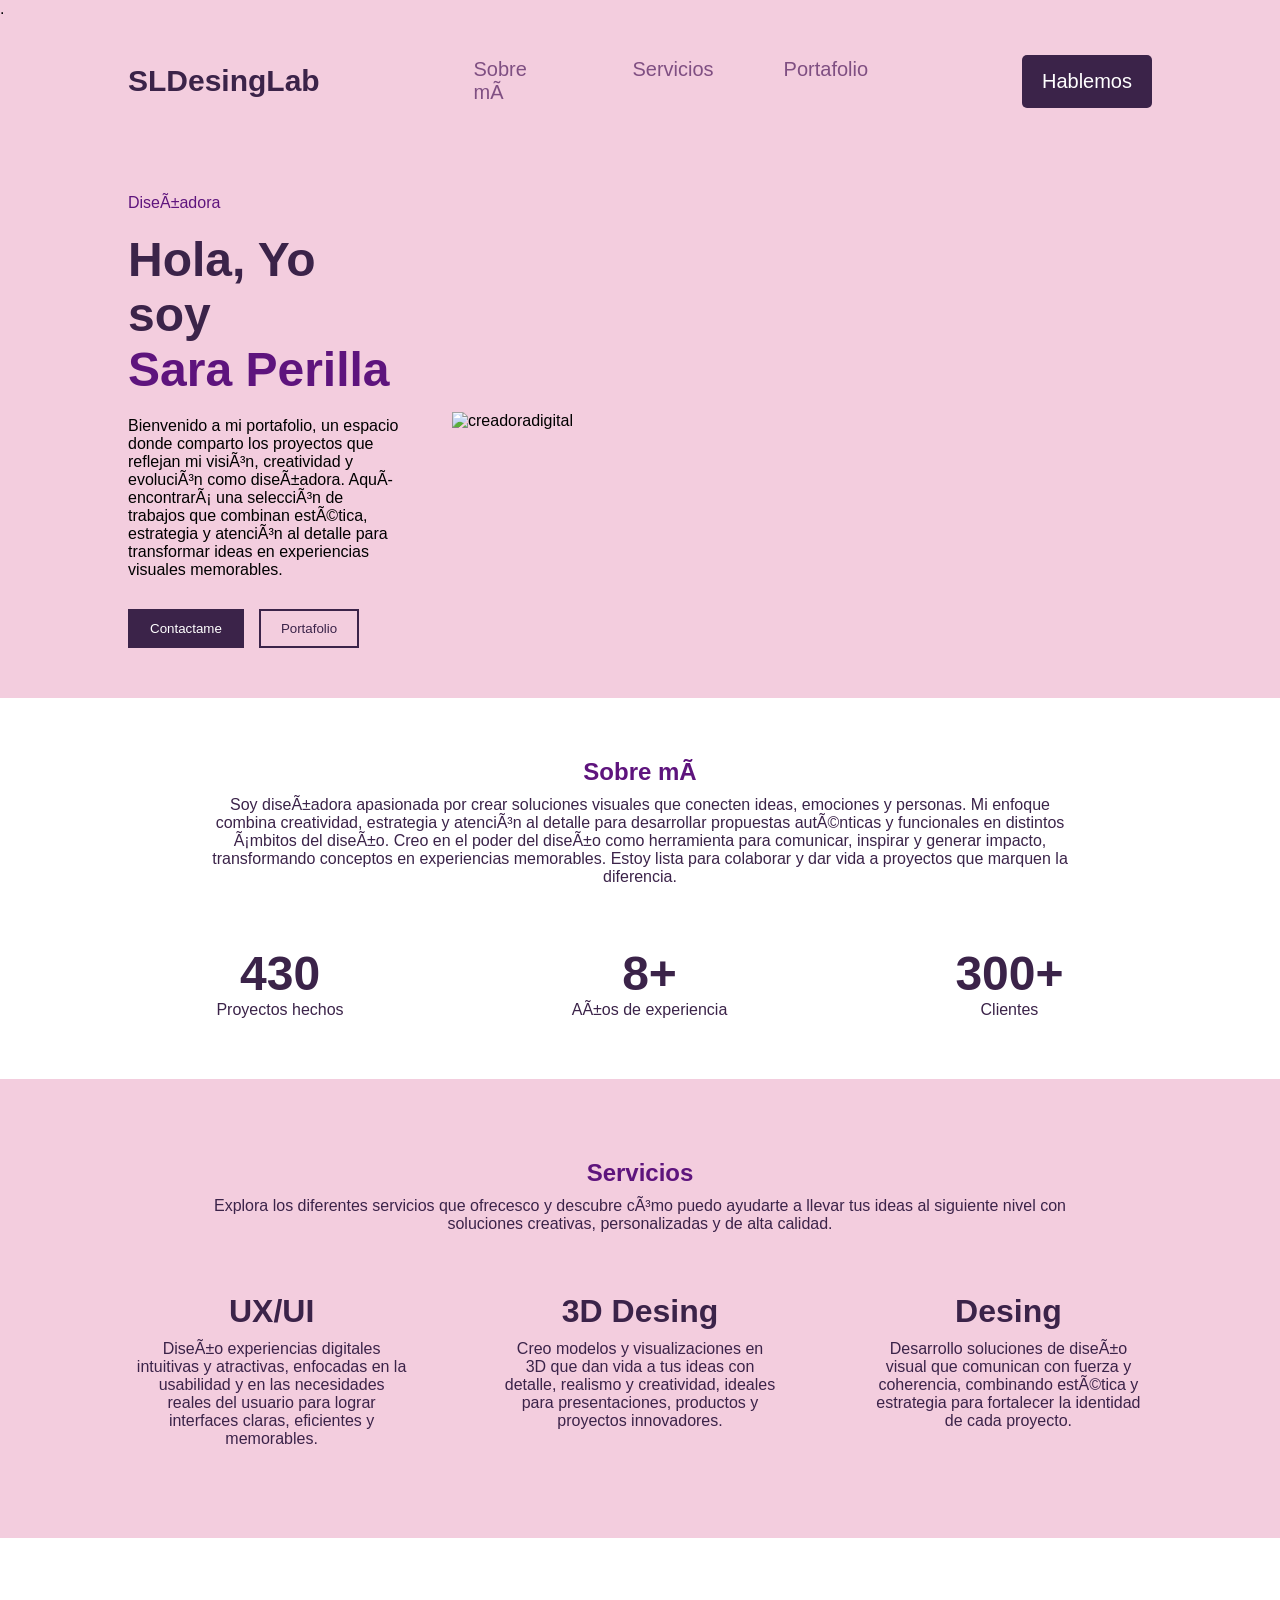
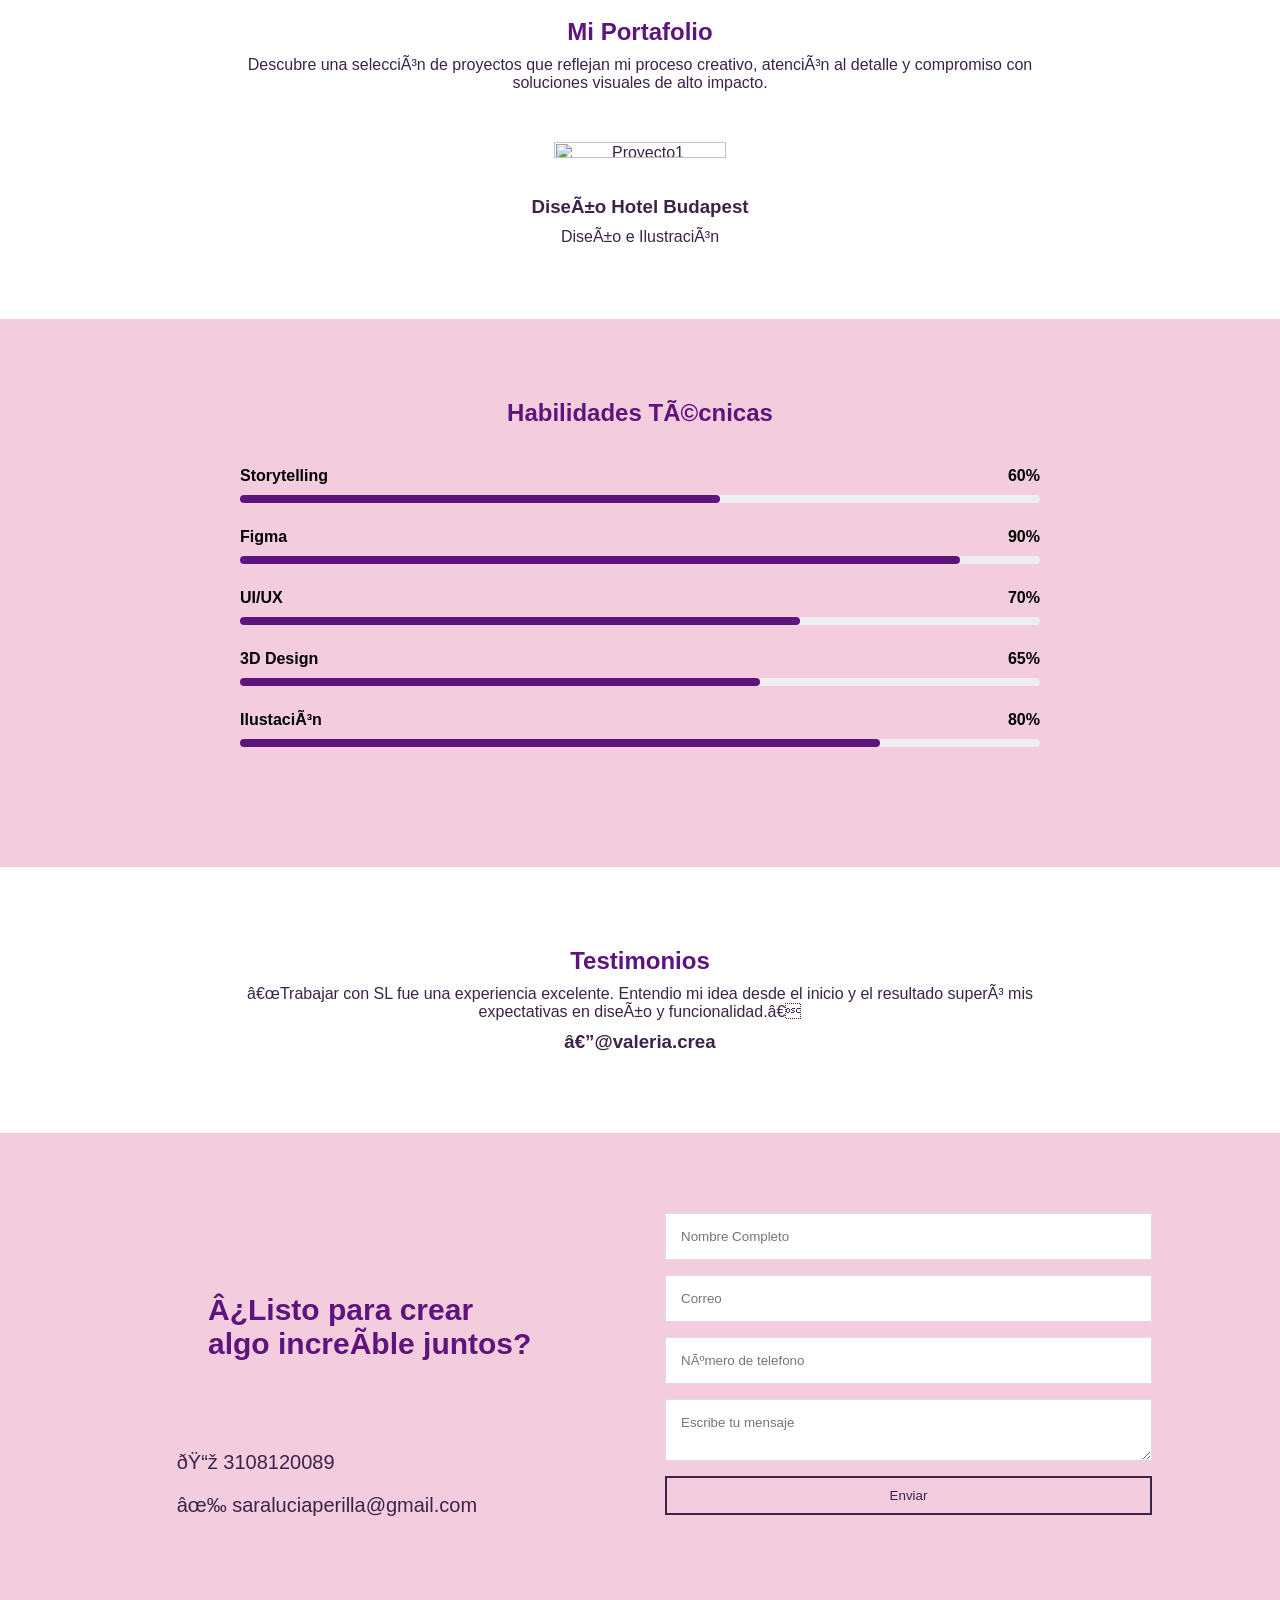
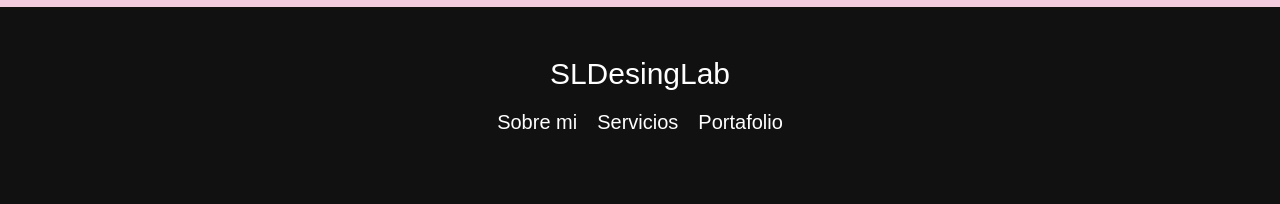
==== index.html @ e7bffd58 "index modificaciones" ====
.<!DOCTYPE HTML>
<html>
 <head>
   <meta charset="UFT-8">
   <meta name="viewport" content="width=device-width,initial-scale=1.0">
   <title>Sara Portfolio</title>
   <link rel="stylesheet" href="styles/index.css">
</head>  
<body>
   <header class="header">
    <h2 class="nombre">SLDesingLab</h2>
    <nav class="nav">
      <a href="#About me">Sobre mí</a>
      <a href="#services">Servicios</a>
      <a href="#portfolio">Portafolio</a>
    </nav>
    <button class="btn-nombre">Hablemos</button>
  </header>

  <section class="hero">
    <div class="hero-content">
      <span class="hero-label">Diseñadora</span>
      <h1> Hola, Yo soy<br><span class="name">Sara Perilla</span></h1>
      <p class="descripción">Bienvenido a mi portafolio, un espacio donde comparto los proyectos que reflejan mi visión, creatividad y evolución como diseñadora.
        Aquí encontrará una selección de trabajos que combinan estética, estrategia y atención al detalle para transformar ideas en experiencias visuales memorables.</p>

      <div class="hero-buttons">
        <button class="btn-primary">Contactame</button>
        <button class="btn-secondary">Portafolio</button>
      </div>
    </div> 
<div class="image">
  <img src="https://image2url.com/r2/default/images/1771291908947-fe0c20d6-bb7e-47e4-a6f4-b43d0ceebef6.png" alt="creadoradigital">
    </div>
  </section>

  <section id="about" class="About-me">
  <div class="about-text">  
    <h2>Sobre mí</h2>
    <p>Soy diseñadora apasionada por crear soluciones visuales que conecten ideas, emociones y personas. Mi enfoque combina creatividad, estrategia y atención al detalle para desarrollar propuestas auténticas y funcionales en distintos ámbitos del diseño. Creo en el poder del diseño como herramienta para comunicar, inspirar y generar impacto, transformando conceptos en experiencias memorables. Estoy lista para colaborar y dar vida a proyectos que marquen la diferencia.</p>
    </div>

    <div class="numeros-about">
      <div class="numeros">
        <h3>430</h3>
        <p>Proyectos hechos</p>
      </div>

      <div class="numeros">
        <h3>8+</h3>
        <p>Años de experiencia</p>
      </div>

      <div class="numeros">
        <h3>300+</h3>
        <p>Clientes</p>
      </div>
    </div>
  </section>
  
  <section class="services">
    <div class="services-title">
    <h2>Servicios</h2>
    <p>Explora los diferentes servicios que ofrecesco y descubre cómo puedo ayudarte a llevar tus ideas al siguiente nivel con soluciones creativas, personalizadas y de alta calidad.
</p>
    </div>
    <div class="habilidades">
      <div class="item">
        <h3>UX/UI</h3>
          <p>Diseño experiencias digitales intuitivas y atractivas, enfocadas en la usabilidad y en las necesidades reales del usuario para lograr interfaces claras, eficientes y memorables.</p>  
      </div>  
    
      <div class="item">
        <h3>3D Desing</h3>
          <p>Creo modelos y visualizaciones en 3D que dan vida a tus ideas con detalle, realismo y creatividad, ideales para presentaciones, productos y proyectos innovadores.</p>  
      </div>  
      
      <div class="item">
        <h3>Desing</h3>
          <p>Desarrollo soluciones de diseño visual que comunican con fuerza y coherencia, combinando estética y estrategia para fortalecer la identidad de cada proyecto.</p>  
      </div>  
    </div>
    </section>  
  
  <section id="portfolio" class="portfolio">
    <h2>Mi Portafolio</h2>
    <p>Descubre una selección de proyectos que reflejan mi proceso creativo, atención al detalle y compromiso con soluciones visuales de alto impacto.</p>
    <div class="portfolio-grid">
      <div class="portfolio-card">
        <img src="https://image2url.com/r2/default/images/1772248412460-7c0c1c2e-d0d4-4511-b44f-0b7681373dfb.jpeg" alt="Proyecto1">
        <div class="p-info"><h3>Diseño Hotel Budapest</h3><p>Diseño e Ilustración</p></div>
      </div>
    </div>      
  </section>
  
  <section class="skills">
    <h2>Habilidades Técnicas</h2>
     <div class="skills-group">
       <div class="skill-group">
         <label>Storytelling <span>60%</span></label>
        <div class="bar"><div class="fill" style="width:60%"></div></div>
       </div>  
 <div class="skill-group">     
   <label>Figma <span>90%</span></label>
   <div class="bar"><div class="fill" style="width:90%"></div></div></div>
 <div class="skill-group" >    
   <label>UI/UX <span>70%</span></label>
   <div class="bar"><div class="fill" style="width:70%"></div></div></div>
  <div class="skill-group">   
    <label>3D Design <span>65%</span></label>
    <div class="bar"><div class="fill" style="width:65%"></div></div></div>
  <div class=skill-group>     
    <label>Ilustación <span>80%</span></label>
    <div class="bar"><div class="fill" style="width:80%"></div></div> </div>
    </div> 
  </section>
    
    <section class="testimonios">
      <h2>Testimonios</h2>
      <p>“Trabajar con SL fue una experiencia excelente. Entendio mi idea desde el inicio y el resultado superó mis expectativas en diseño y funcionalidad.”</p>
      <h3>—@valeria.crea</h3>
  </section>
      
    <section class="contact">
      <div class="info">
        <h2>¿Listo para crear algo increíble juntos?</h2>
        <p>📞 3108120089</p>
        <p>✉ saraluciaperilla@gmail.com</p>
      </div>
      
      <form class="contact-form">
        <input type="text" placeholder="Nombre Completo">
        <input type="email" placeholder="Correo">
        <input type="text" placeholder="Número de telefono">
        <textarea placeholder="Escribe tu mensaje"></textarea>
        <button type="submit" class="btn-form">Enviar</button>
      </form>
    </section> 
    
<footer class="footer">
  <div class="footer-logo">SLDesingLab</div>
  <nav class="footer-links">
     <a href="#About me">Sobre mi</a>
    <a href="#services">Servicios</a>
    <a href="#portfolio">Portafolio</a>
    </nav>
    </footer>
    
    </body>
  </html>
---- styles/index.css ----
* {
    margin: 0;
    padding: 0;
    box-sizing: border-box;
  font-family: Arial, sans-serif;
}

body {
    background-color: #f3cdde;
    }

.header {
    display: flex;
    justify-content: space-between;
    align-items: center;
    padding: 20px 10%;
}

.nombre{ font-weight: bold; 
         font-size: 30px; 
          color: #3b2349;
}

.nav {
    display: flex;
    list-style: none;
    gap: 30px;
}

.nav a {
  margin: 20px;
    text-decoration: none;
    color: #7f4f82;
    font-size: 20px;
}

.btn-nombre {
    border-radius: 5px;
    text-decoration: none;
   padding: 15px 20px;
    border: none;
    background-color: #3b2349;
    color: white;
    cursor: pointer;
  font-size: 20px;
}

.hero {
    display: flex;
    align-items: center;
    padding: 50px 10%;
    gap: 50px;
}


.hero-content { flex: 1; }

.hero-content h1 {
    font-size: 3rem;
    margin: 20px 0;
  color: #3b2349;
}

.hero-content span { color: #5e147d; }

.descripción {
    margin-bottom: 20px;
    color: #444;
}

.hero-buttons {
    margin-top: 30px;
    display: flex;
    gap: 15px;
}

.btn-primary {
    padding: 10px 20px;
    border: 2px solid #3b2349 ;
    background: #3b2349;
    color: white;
    cursor: pointer;
}
.btn-secondary {
    padding: 10px 20px;
    border: 2px solid #3b2349 ;
    background: transparent;
    color: #3b2349;
    cursor: pointer;
}

.image{
  position: relative; 
  max-width: 700px;
  width: 100%;
}

.About-me {
  background: white;
  color: #3b2349;
  padding: 60px 8%;
  text-align: center;
}

.about-text h2{color:#5e147d;}

.about-text p{color:#3b2349; padding: 10px 10%;}

.numeros-about{
  display: flex;
  justify-content: space-around;
  margin-top: 50px;
}

.numeros h3 { color: #3b2349; font-size: 3rem; }

.services { padding: 80px 8%; text-align: center; }

.services-title h2{color:#5e147d;}

.services-title p{color:#3b2349; padding: 10px 10%;}

.item p{color:#3b2349; padding: 10px 10%;}

.habilidades{
  display: grid;
  grid-template-columns: repeat(auto-fit, minmax(200px, 1fr));
  gap: 30px;
  margin-top: 50px;
}

.item h3 { color: #3b2349; font-size: 2rem; }

.portfolio { background: white; color: #3b2349; padding: 80px 8%;
text-align: center;}

.portfolio h2{color:#5e147d;}

.portfolio p{color:#3b2349; padding: 10px 10%;}

.portfolio-grid {
  display: grid;
  grid-template-columns: repeat(auto-fit, minmax(300px, 1fr));
  gap: 20px;
  margin-top: 40px;
}

.portfolio-card img { width: 40%; border-radius: 8px; }

.p-info { margin-top: 15px; }

.skills { padding: 80px 8%; }

.skills h2{color:#5e147d; text-align:center;}

.skills-group { max-width: 800px; margin: 40px auto; }

.skill-group { margin-bottom: 25px; }

.skill-group label { display: flex; justify-content: space-between; font-weight: bold; }

.bar { background: #eee; height: 8px; margin-top: 10px; border-radius: 10px; }

.fill { background: #5e147d; height: 100%; border-radius: 10px; }

.testimonios{ background: white;
  color: #3b2349;
  padding: 80px 8%;
  text-align: center;
}

.testimonios h2{color:#5e147d;}

.testimonios p{color:#3b2349; padding: 10px 10%;}

.contact{
    display: flex;
    padding: 80px 10%;
    gap: 50px;
  background: #f3cdde;
}

.info h2{color:#5e147d; padding:80px; font-size: 30px}

.info p{color:#3b2349; padding: 10px 10%; font-size: 20px}

.contact-form {
    flex: 1;
    display: flex;
    flex-direction: column;
    gap: 15px;
}

.btn-form{ padding: 10px 20px;
    border: 2px solid #3b2349 ;
    background: transparent;
    color: #3b2349;
    cursor: pointer;}

.info,.contact-form{flex:1;}

.contact-form input, .contact-form textarea {
    padding: 15px;
    border: 1px solid #ddd;
    outline: none;
}

.footer {
    background: #111;
    color: white;
    padding: 50px 10%;
    text-align: center;
}

.footer-logo{font-size:30px; color:white}

.footer-links {
    display: flex;
    justify-content: center;
    list-style: none;
    gap: 20px;
    margin: 20px 0;
  font-size:20px;
}

.footer-links a { color: white; text-decoration: none; }

html{
  scroll-behavior:smooth;
}

.nav a:hover{color:#3b2349}

.btn-nombre:hover{ border: 2px solid #3b2349 ;
    background: transparent;
    color: #3b2349;}

.btn-primary:hover{ border: 2px solid #3b2349 ;
    background: transparent;
    color: #3b2349;}

.btn-secondary:hover{border: 2px solid #3b2349 ;
    background: #3b2349;
    color: white;}

.btn-form:hover{border: 2px solid #3b2349 ;
    background: #3b2349;
    color: white;}

.footer-links a:hover{color:#f3cdde}

@media (max-width:1024px){

.header{
flex-direction:column;
gap:20px;
}

.hero{
flex-direction:column;
text-align:center;
}

.image{
max-width:400px;
margin:auto;
}

.numeros-about{
flex-wrap:wrap;
gap:30px;
}

.contact{
flex-direction:column;
text-align:center;
}

.info h2{
padding:20px;
}

}

@media (max-width:768px){

.nav{
flex-direction:column;
gap:10px;
}

.hero-content h1{
font-size:2rem;
}

.hero-buttons{
flex-direction:column;
}

.image{
max-width:250px;
}

.numeros-about{
flex-direction:column;
}

.portfolio-card img{
width:80%;
}

.contact{
align-items:center;
}

.info h2{
font-size:24px;
padding:10px;
}

.footer-links{
flex-direction:column;
gap:10px;
}

}

@media (max-width:480px){

.nombre{
font-size:22px;
}

.nav a{
font-size:16px;
}

.btn-nombre{
font-size:16px;
padding:10px 15px;
}

.hero-content h1{
font-size:1.6rem;
}

.descripción{
font-size:14px;
}

}
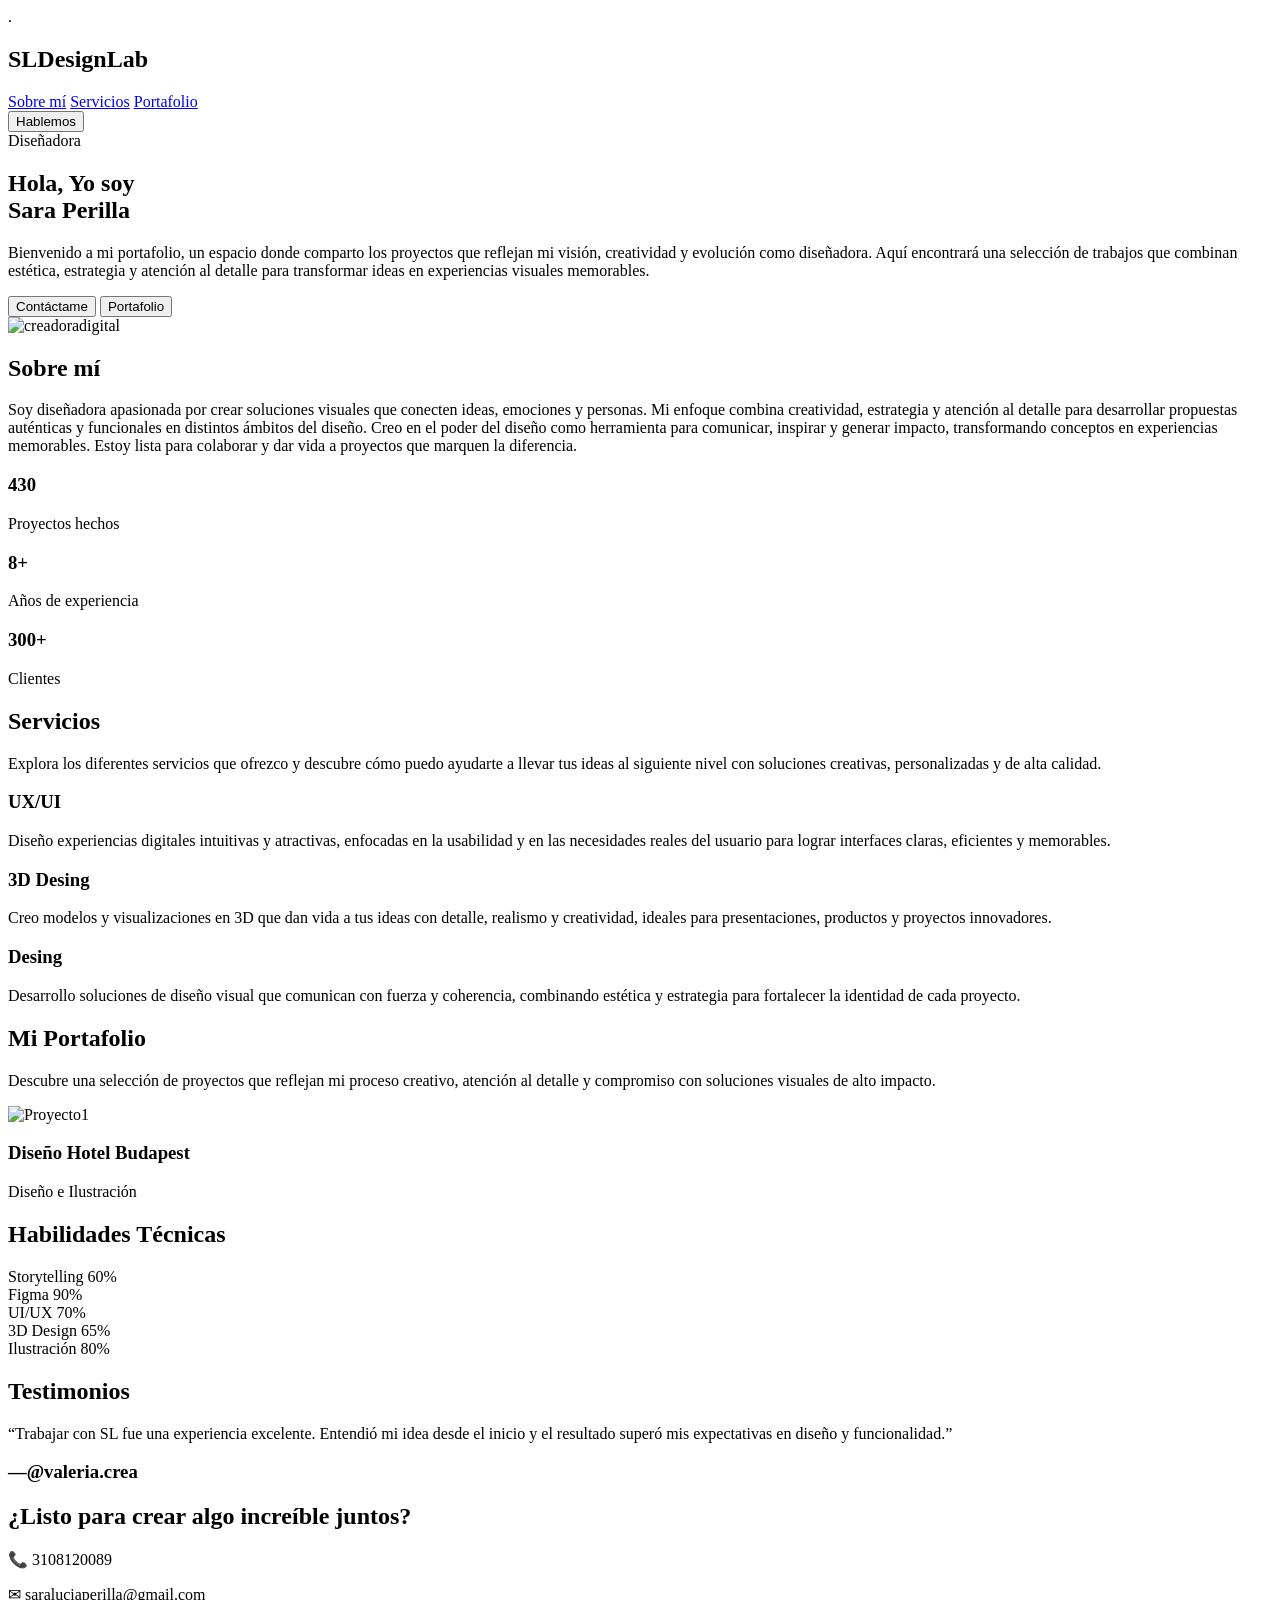
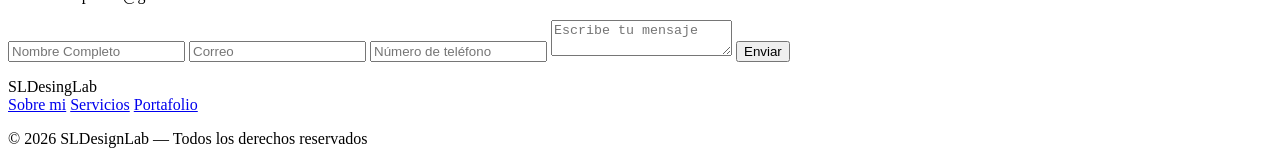
==== commit 1830e316: "cambios index" ====
--- a/index.html
+++ b/index.html
@@ -1,16 +1,17 @@
-.<!DOCTYPE HTML>
+.<!DOCTYPE html>
 <html>
  <head>
-   <meta charset="UFT-8">
+   <meta charset="UTF-8">
    <meta name="viewport" content="width=device-width,initial-scale=1.0">
+   <link rel="stylesheet" href="style.css">
+   <link href="https://fonts.googleapis.com/css2?family=Open+Sans:wght@400;600&family=Poppins:wght@400;600;700&display=swap" rel="stylesheet">
    <title>Sara Portfolio</title>
-   <link rel="stylesheet" href="styles/index.css">
 </head>  
 <body>
    <header class="header">
-    <h2 class="nombre">SLDesingLab</h2>
+    <h2 class="nombre">SLDesignLab</h2>
     <nav class="nav">
-      <a href="#About me">Sobre mí</a>
+      <a href="#about">Sobre mí</a>
       <a href="#services">Servicios</a>
       <a href="#portfolio">Portafolio</a>
     </nav>
@@ -25,7 +26,7 @@
         Aquí encontrará una selección de trabajos que combinan estética, estrategia y atención al detalle para transformar ideas en experiencias visuales memorables.</p>
 
       <div class="hero-buttons">
-        <button class="btn-primary">Contactame</button>
+        <button class="btn-primary">Contáctame</button>
         <button class="btn-secondary">Portafolio</button>
       </div>
     </div> 
@@ -58,10 +59,10 @@
     </div>
   </section>
   
-  <section class="services">
+  <section class="services" id="services">
     <div class="services-title">
     <h2>Servicios</h2>
-    <p>Explora los diferentes servicios que ofrecesco y descubre cómo puedo ayudarte a llevar tus ideas al siguiente nivel con soluciones creativas, personalizadas y de alta calidad.
+    <p>Explora los diferentes servicios que ofrezco y descubre cómo puedo ayudarte a llevar tus ideas al siguiente nivel con soluciones creativas, personalizadas y de alta calidad.
 </p>
     </div>
     <div class="habilidades">
@@ -109,15 +110,15 @@
   <div class="skill-group">   
     <label>3D Design <span>65%</span></label>
     <div class="bar"><div class="fill" style="width:65%"></div></div></div>
-  <div class=skill-group>     
-    <label>Ilustación <span>80%</span></label>
+  <div class="skill-group">     
+    <label>Ilustración <span>80%</span></label>
     <div class="bar"><div class="fill" style="width:80%"></div></div> </div>
     </div> 
   </section>
     
     <section class="testimonios">
       <h2>Testimonios</h2>
-      <p>“Trabajar con SL fue una experiencia excelente. Entendio mi idea desde el inicio y el resultado superó mis expectativas en diseño y funcionalidad.”</p>
+      <p>“Trabajar con SL fue una experiencia excelente. Entendió mi idea desde el inicio y el resultado superó mis expectativas en diseño y funcionalidad.”</p>
       <h3>—@valeria.crea</h3>
   </section>
       
@@ -131,7 +132,7 @@
       <form class="contact-form">
         <input type="text" placeholder="Nombre Completo">
         <input type="email" placeholder="Correo">
-        <input type="text" placeholder="Número de telefono">
+        <input type="text" placeholder="Número de teléfono">
         <textarea placeholder="Escribe tu mensaje"></textarea>
         <button type="submit" class="btn-form">Enviar</button>
       </form>
@@ -140,9 +141,10 @@
 <footer class="footer">
   <div class="footer-logo">SLDesingLab</div>
   <nav class="footer-links">
-     <a href="#About me">Sobre mi</a>
+     <a href="#about">Sobre mi</a>
     <a href="#services">Servicios</a>
     <a href="#portfolio">Portafolio</a>
+    <p class="footer-copy">© 2026 SLDesignLab — Todos los derechos reservados</p>
     </nav>
     </footer>
     
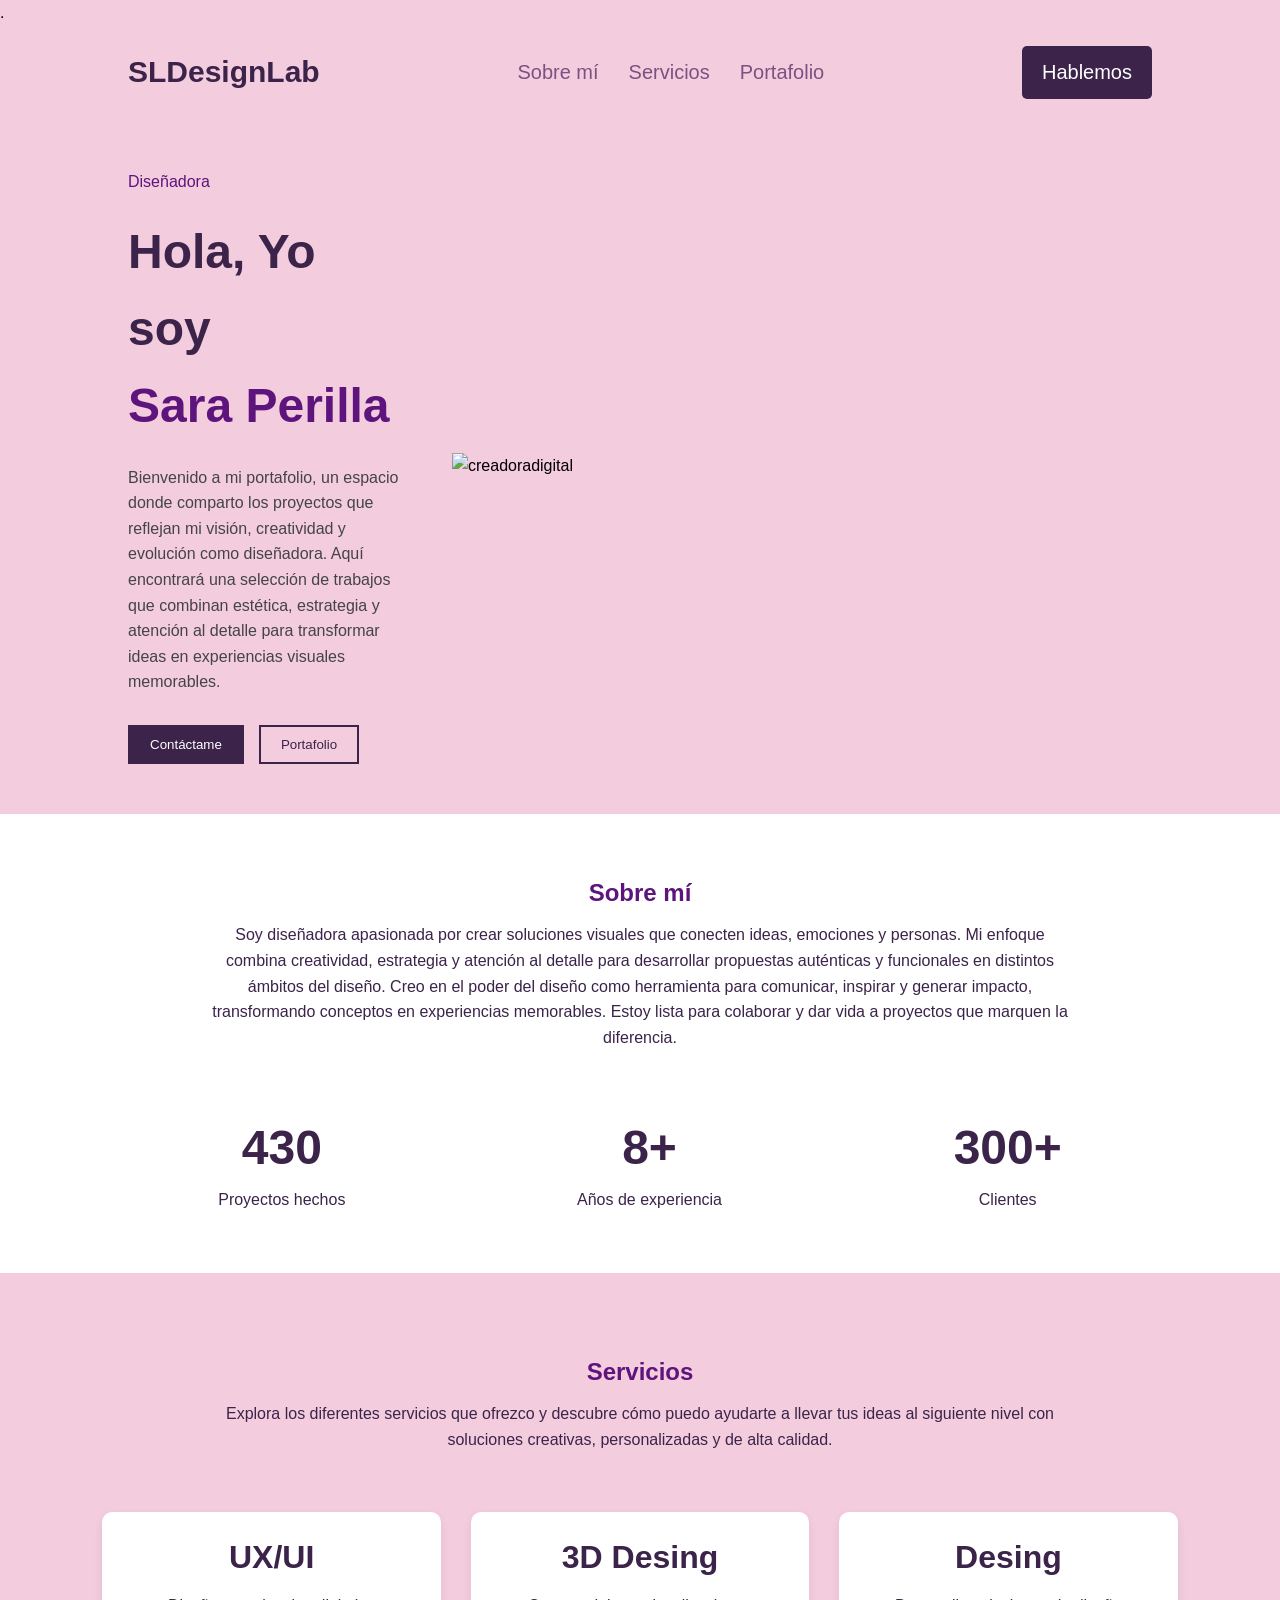
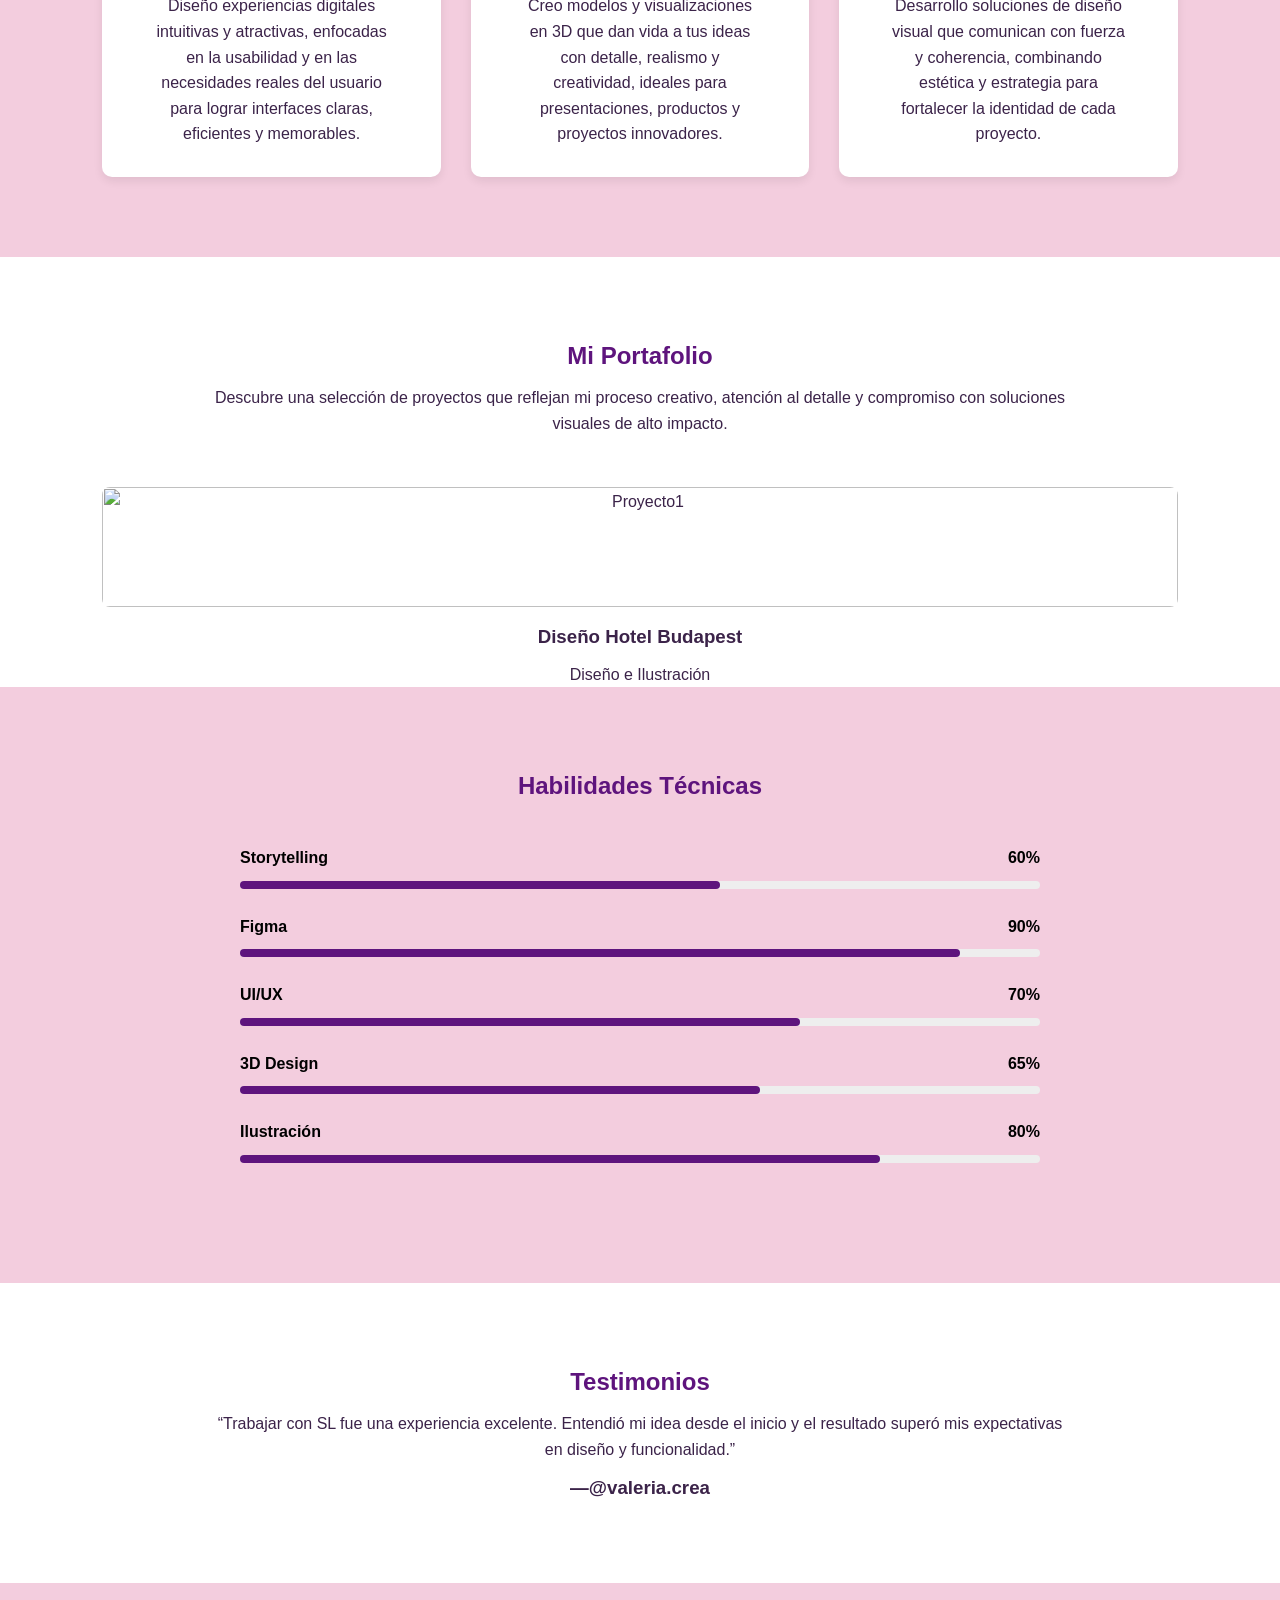
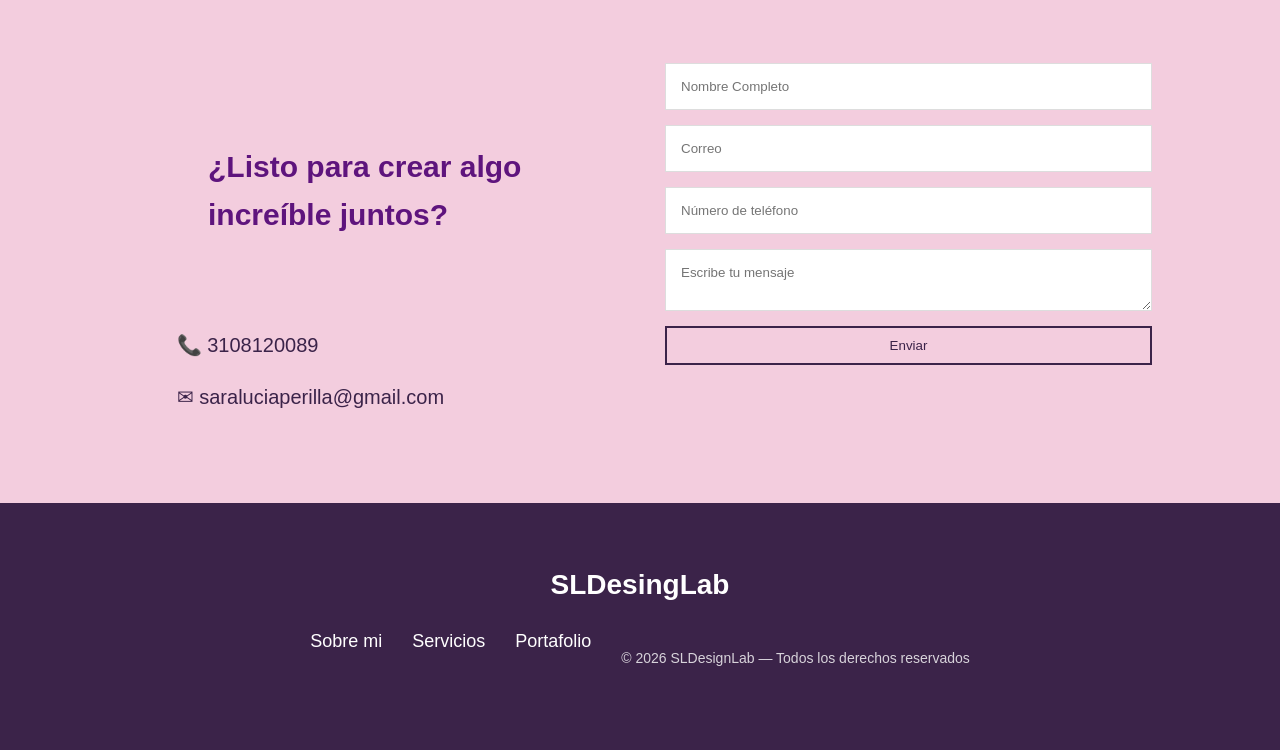
==== commit 250321c7: "modiindex" ====
--- a/index.html
+++ b/index.html
@@ -3,7 +3,7 @@
  <head>
    <meta charset="UTF-8">
    <meta name="viewport" content="width=device-width,initial-scale=1.0">
-   <link rel="stylesheet" href="style.css">
+   <link rel="stylesheet" href="styles/index.css">
    <link href="https://fonts.googleapis.com/css2?family=Open+Sans:wght@400;600&family=Poppins:wght@400;600;700&display=swap" rel="stylesheet">
    <title>Sara Portfolio</title>
 </head>  
--- a/styles/index.css
+++ b/styles/index.css
@@ -0,0 +1,398 @@
+* {
+    margin: 0;
+    padding: 0;
+    box-sizing: border-box;
+  font-family: Arial, sans-serif;
+}
+
+.item{
+background:white;
+padding:20px;
+border-radius:10px;
+box-shadow:0px 4px 10px rgba(0,0,0,0.08);
+}
+
+body {
+background-color: #f3cdde;
+line-height: 1.6;
+}
+body {
+background-color: #f3cdde;
+font-family: 'Open Sans', sans-serif;
+line-height: 1.6;
+}
+
+h1, h2, h3, .nombre {
+font-family: 'Poppins', sans-serif;
+}
+
+.header {
+    display: flex;
+    justify-content: space-between;
+    align-items: center;
+    padding: 20px 10%;
+}
+
+.header{
+position:sticky;
+top:0;
+background:#f3cdde;
+z-index:1000;
+}
+
+.nombre{ font-weight: bold; 
+         font-size: 30px; 
+          color: #3b2349;
+}
+
+.nav {
+    display: flex;
+    list-style: none;
+    gap: 30px;
+}
+
+.nav a {
+text-decoration: none;
+color: #7f4f82;
+font-size: 20px;
+}
+
+.btn-nombre {
+    border-radius: 5px;
+    text-decoration: none;
+   padding: 15px 20px;
+    border: none;
+    background-color: #3b2349;
+    color: white;
+    cursor: pointer;
+  font-size: 20px;
+}
+
+.hero {
+display: flex;
+align-items: center;
+justify-content: space-between;
+padding: 50px 10%;
+gap: 50px;
+}
+
+.hero-content { flex: 1; }
+
+.hero-content h1 {
+    font-size: 3rem;
+    margin: 20px 0;
+  color: #3b2349;
+}
+
+.hero-content span { color: #5e147d; }
+
+.descripción {
+    margin-bottom: 20px;
+    color: #444;
+}
+
+button {
+transition: 0.3s ease;
+}
+
+.hero-buttons {
+    margin-top: 30px;
+    display: flex;
+    gap: 15px;
+}
+
+.btn-primary {
+    padding: 10px 20px;
+    border: 2px solid #3b2349 ;
+    background: #3b2349;
+    color: white;
+    cursor: pointer;
+}
+.btn-secondary {
+    padding: 10px 20px;
+    border: 2px solid #3b2349 ;
+    background: transparent;
+    color: #3b2349;
+    cursor: pointer;
+}
+
+.image{
+  position: relative; 
+  max-width: 700px;
+  width: 100%;
+}
+
+.About-me {
+  background: white;
+  color: #3b2349;
+  padding: 60px 8%;
+  text-align: center;
+}
+
+.about-text h2{color:#5e147d;}
+
+.about-text p{color:#3b2349; padding: 10px 10%;}
+
+.numeros-about{
+  display: flex;
+  justify-content: space-around;
+  margin-top: 50px;
+}
+
+.numeros h3 { color: #3b2349; font-size: 3rem; }
+
+.services { padding: 80px 8%; text-align: center; }
+
+.services-title h2{color:#5e147d;}
+
+.services-title p{color:#3b2349; padding: 10px 10%;}
+
+.item p{color:#3b2349; padding: 10px 10%;}
+
+.habilidades{
+  display: grid;
+  grid-template-columns: repeat(auto-fit, minmax(200px, 1fr));
+  gap: 30px;
+  margin-top: 50px;
+}
+
+.item h3 { color: #3b2349; font-size: 2rem; }
+
+.portfolio { background: white; color: #3b2349; padding: 80px 8%;
+text-align: center;}
+
+.portfolio h2{color:#5e147d;}
+
+.portfolio p{color:#3b2349; padding: 10px 10%;}
+
+.portfolio-grid {
+  display: grid;
+  grid-template-columns: repeat(auto-fit, minmax(300px, 1fr));
+  gap: 20px;
+  margin-top: 40px;
+}
+
+.portfolio-card img {
+width: 100%;
+border-radius: 8px;
+}
+
+.p-info { margin-top: 15px; }
+
+.skills { padding: 80px 8%; }
+
+.skills h2{color:#5e147d; text-align:center;}
+
+.skills-group { max-width: 800px; margin: 40px auto; }
+
+.skill-group { margin-bottom: 25px; }
+
+.skill-group label { display: flex; justify-content: space-between; font-weight: bold; }
+
+.bar { background: #eee; height: 8px; margin-top: 10px; border-radius: 10px; }
+
+.fill { background: #5e147d; height: 100%; border-radius: 10px; }
+
+.testimonios{ background: white;
+  color: #3b2349;
+  padding: 80px 8%;
+  text-align: center;
+}
+
+.testimonios h2{color:#5e147d;}
+
+.testimonios p{color:#3b2349; padding: 10px 10%;}
+
+.contact{
+    display: flex;
+    padding: 80px 10%;
+    gap: 50px;
+  background: #f3cdde;
+}
+
+.info h2{color:#5e147d; padding:80px; font-size: 30px}
+
+.info p{color:#3b2349; padding: 10px 10%; font-size: 20px}
+
+.contact-form {
+    flex: 1;
+    display: flex;
+    flex-direction: column;
+    gap: 15px;
+}
+
+.btn-form{ padding: 10px 20px;
+    border: 2px solid #3b2349 ;
+    background: transparent;
+    color: #3b2349;
+    cursor: pointer;}
+
+.info,.contact-form{flex:1;}
+
+.contact-form input, .contact-form textarea {
+    padding: 15px;
+    border: 1px solid #ddd;
+    outline: none;
+}
+
+.footer {
+background: #3b2349;
+color: white;
+padding: 60px 10%;
+text-align: center;
+}
+
+.footer-logo {
+font-size: 28px;
+font-weight: bold;
+margin-bottom: 15px;
+}
+
+.footer-links {
+display: flex;
+justify-content: center;
+gap: 30px;
+margin: 20px 0;
+}
+
+.footer-links a {
+color: white;
+text-decoration: none;
+font-size: 18px;
+transition: 0.3s ease;
+}
+
+.footer-links a:hover {
+color: #f3cdde;
+}
+
+.footer-copy {
+margin-top: 20px;
+font-size: 14px;
+opacity: 0.8;
+}
+
+html{
+  scroll-behavior:smooth;
+}
+
+.nav a:hover{color:#3b2349}
+
+.btn-nombre:hover{ border: 2px solid #3b2349 ;
+    background: transparent;
+    color: #3b2349;}
+
+.btn-primary:hover{ border: 2px solid #3b2349 ;
+    background: transparent;
+    color: #3b2349;}
+
+.btn-secondary:hover{border: 2px solid #3b2349 ;
+    background: #3b2349;
+    color: white;}
+
+.btn-form:hover{border: 2px solid #3b2349 ;
+    background: #3b2349;
+    color: white;}
+
+.footer-links a:hover{color:#f3cdde}
+
+@media (max-width:1024px){
+
+.header{
+flex-direction:column;
+gap:20px;
+}
+
+.hero{
+flex-direction:column;
+text-align:center;
+}
+
+.image{
+max-width:400px;
+margin:auto;
+}
+
+.numeros-about{
+flex-wrap:wrap;
+gap:30px;
+}
+
+.contact{
+flex-direction:column;
+text-align:center;
+}
+
+.info h2{
+padding:20px;
+}
+
+}
+
+@media (max-width:768px){
+
+.nav{
+flex-direction:column;
+gap:10px;
+}
+
+.hero-content h1{
+font-size:2rem;
+}
+
+.hero-buttons{
+flex-direction:column;
+}
+
+.image{
+max-width:250px;
+}
+
+.numeros-about{
+flex-direction:column;
+}
+
+.portfolio-card img{
+width:80%;
+}
+
+.contact{
+align-items:center;
+}
+
+.info h2{
+font-size:24px;
+padding:10px;
+}
+
+.footer-links{
+flex-direction:column;
+gap:10px;
+}
+
+}
+
+@media (max-width:480px){
+
+.nombre{
+font-size:22px;
+}
+
+.nav a{
+font-size:16px;
+}
+
+.btn-nombre{
+font-size:16px;
+padding:10px 15px;
+}
+
+.hero-content h1{
+font-size:1.6rem;
+}
+
+.descripción{
+font-size:14px;
+}
+
+}
